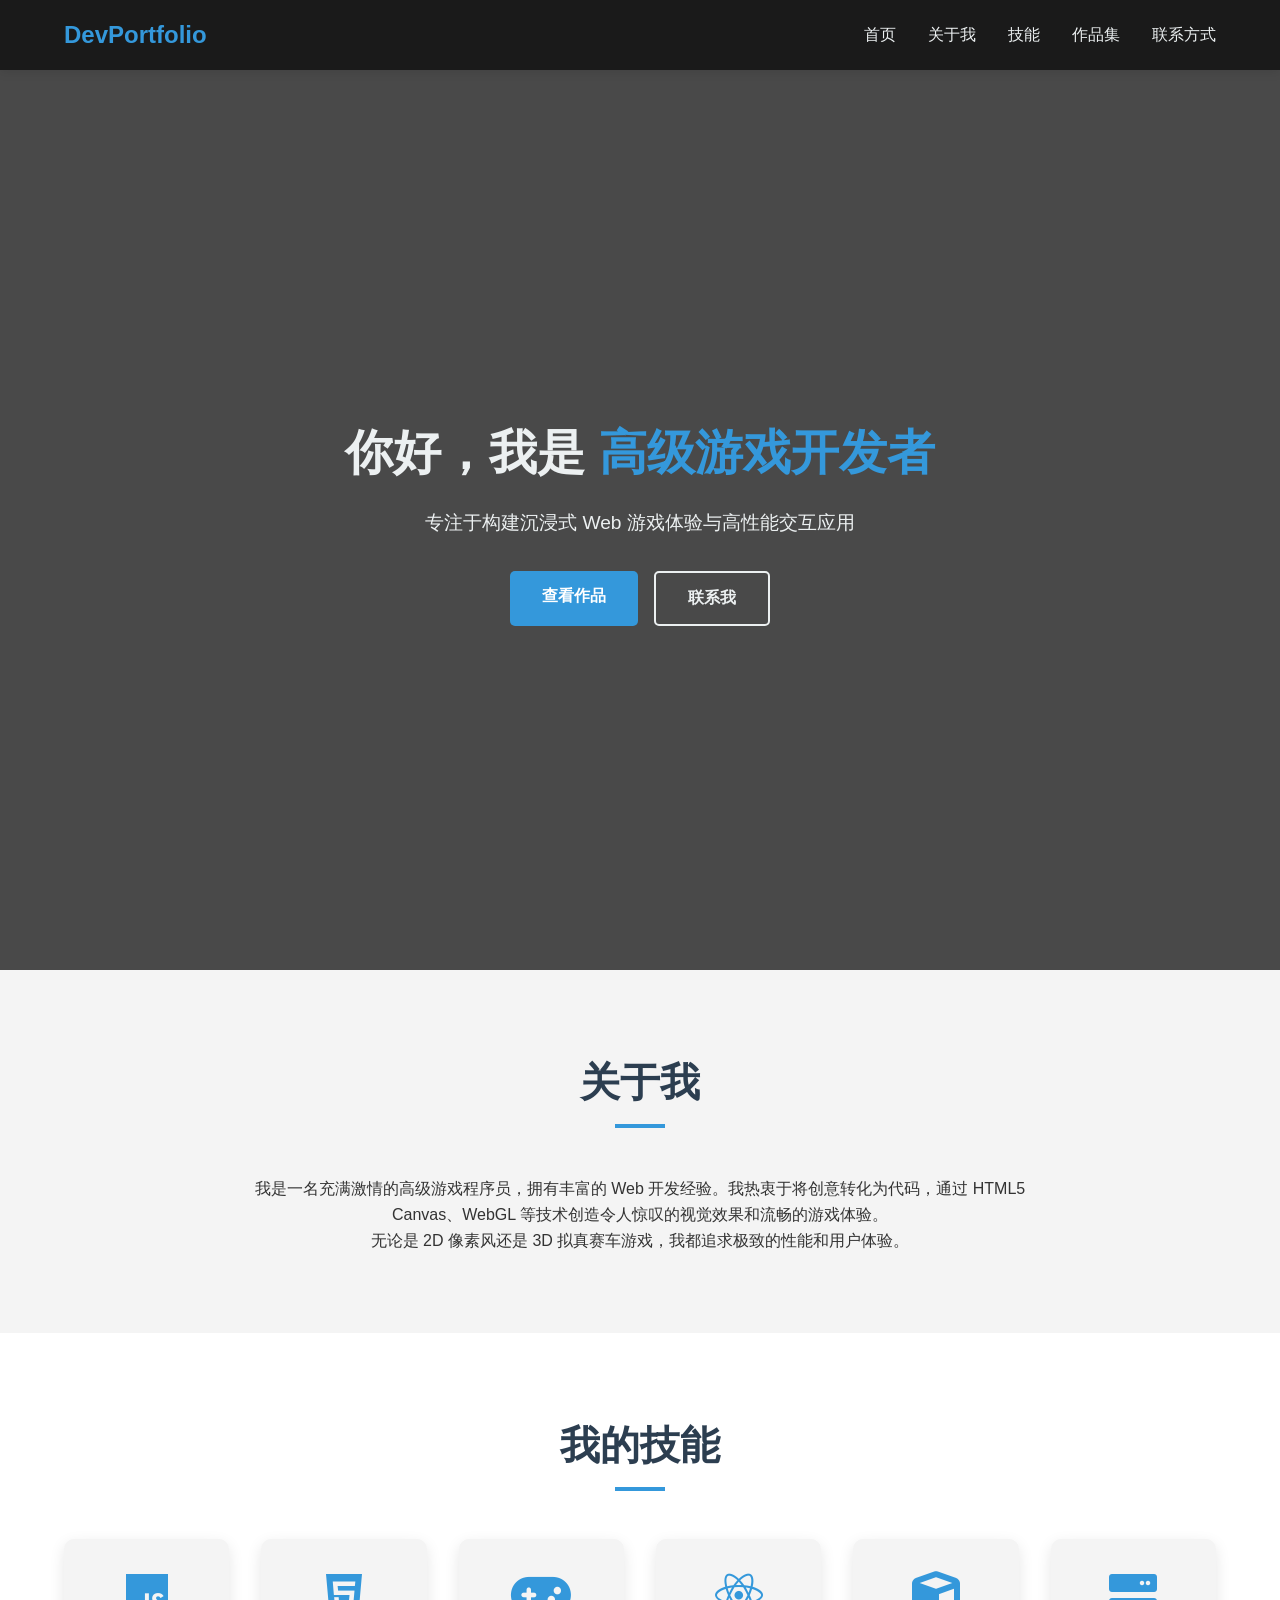
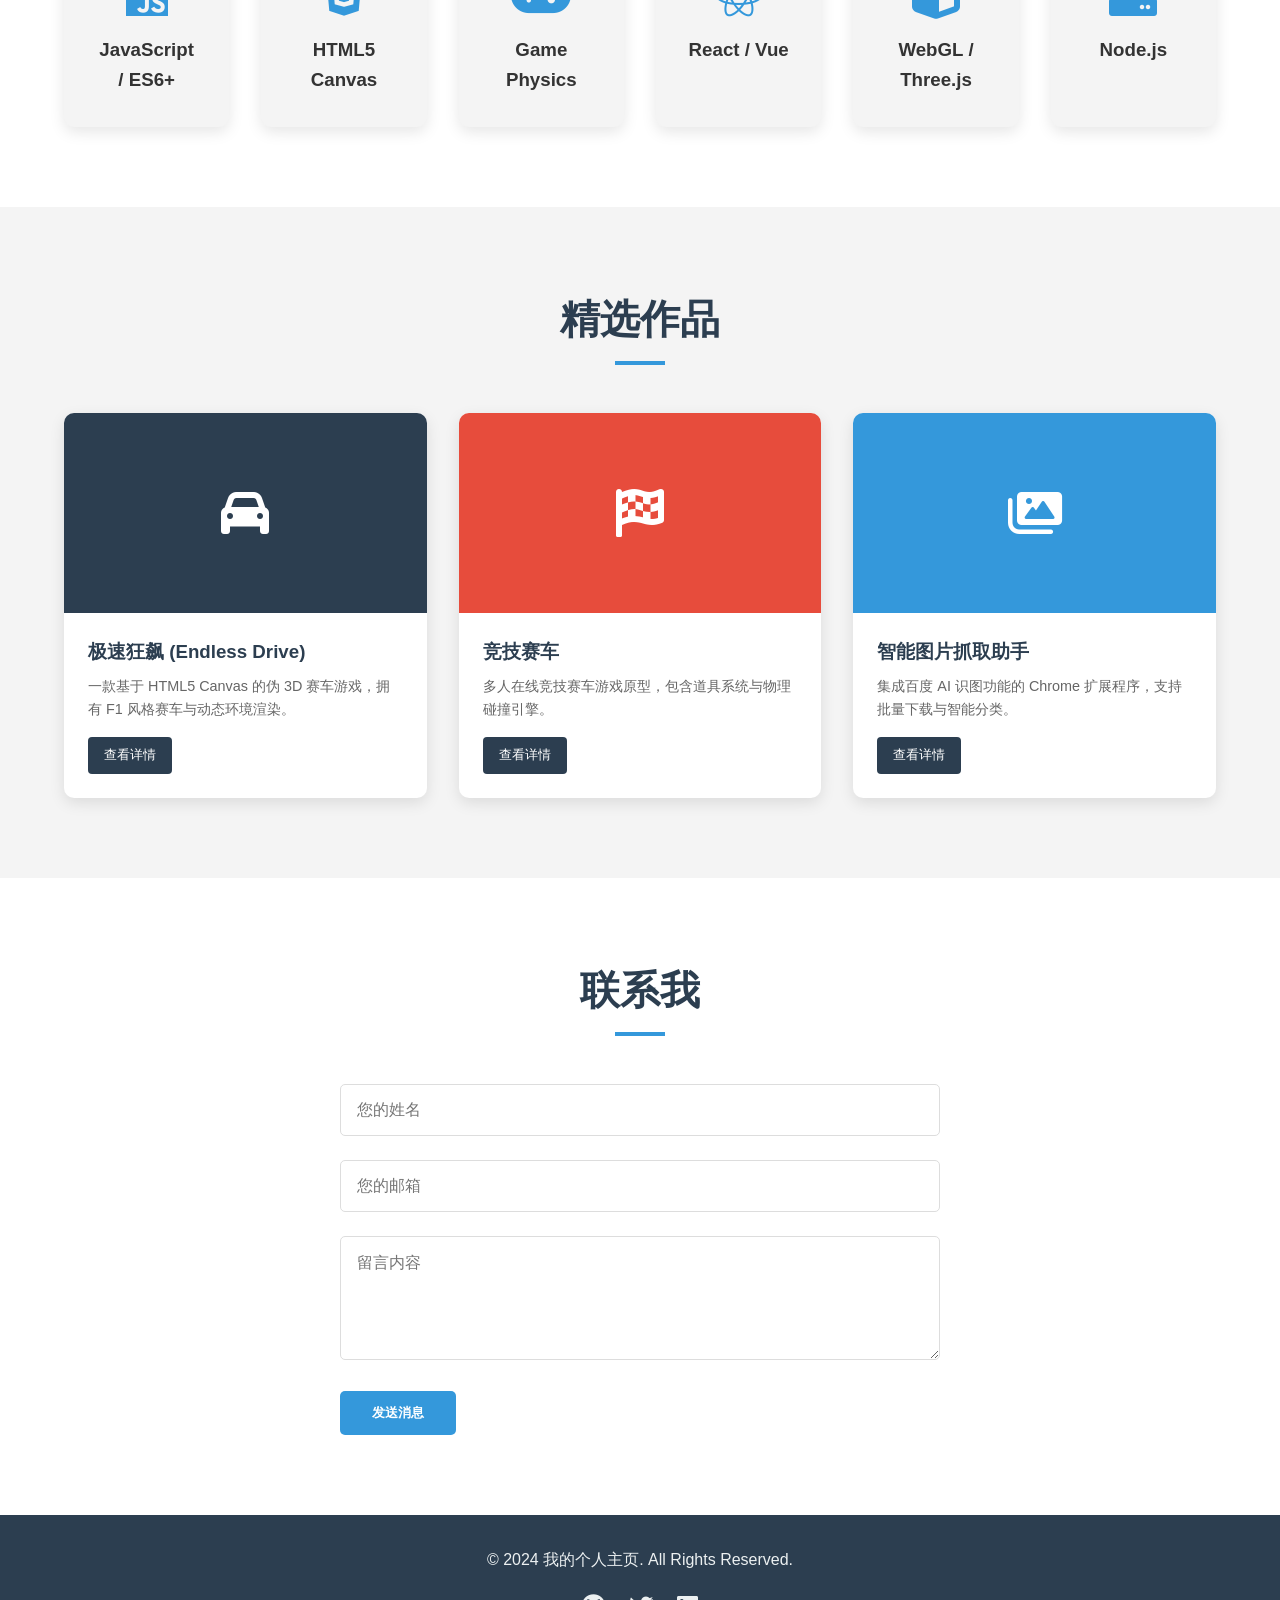
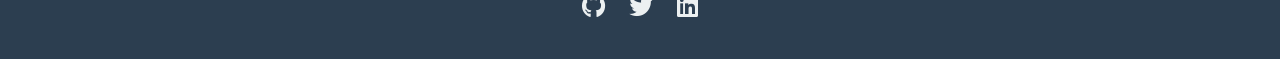
==== index.html @ 000f8a09 "Add files via upload 测试" ====
<!DOCTYPE html>
<html lang="zh-CN">
<head>
    <meta charset="UTF-8">
    <meta name="viewport" content="width=device-width, initial-scale=1.0">
    <title>我的个人主页 | 高级游戏开发者</title>
    <link rel="stylesheet" href="style.css">
    <link rel="stylesheet" href="https://cdnjs.cloudflare.com/ajax/libs/font-awesome/6.0.0/css/all.min.css">
</head>
<body>
    <!-- 导航栏 -->
    <nav class="navbar">
        <div class="logo">DevPortfolio</div>
        <ul class="nav-links">
            <li><a href="#home">首页</a></li>
            <li><a href="#about">关于我</a></li>
            <li><a href="#skills">技能</a></li>
            <li><a href="#portfolio">作品集</a></li>
            <li><a href="#contact">联系方式</a></li>
        </ul>
        <div class="hamburger">
            <i class="fas fa-bars"></i>
        </div>
    </nav>

    <!-- 首页 Hero 区域 -->
    <section id="home" class="hero">
        <div class="hero-content">
            <h1>你好，我是 <span class="highlight">高级游戏开发者</span></h1>
            <p>专注于构建沉浸式 Web 游戏体验与高性能交互应用</p>
            <div class="hero-buttons">
                <a href="#portfolio" class="btn primary">查看作品</a>
                <a href="#contact" class="btn secondary">联系我</a>
            </div>
        </div>
    </section>

    <!-- 关于我 -->
    <section id="about" class="section">
        <div class="container">
            <h2 class="section-title">关于我</h2>
            <div class="about-content">
                <div class="about-text">
                    <p>我是一名充满激情的高级游戏程序员，拥有丰富的 Web 开发经验。我热衷于将创意转化为代码，通过 HTML5 Canvas、WebGL 等技术创造令人惊叹的视觉效果和流畅的游戏体验。</p>
                    <p>无论是 2D 像素风还是 3D 拟真赛车游戏，我都追求极致的性能和用户体验。</p>
                </div>
            </div>
        </div>
    </section>

    <!-- 技能 -->
    <section id="skills" class="section bg-light">
        <div class="container">
            <h2 class="section-title">我的技能</h2>
            <div class="skills-grid">
                <div class="skill-card">
                    <i class="fab fa-js"></i>
                    <h3>JavaScript / ES6+</h3>
                </div>
                <div class="skill-card">
                    <i class="fab fa-html5"></i>
                    <h3>HTML5 Canvas</h3>
                </div>
                <div class="skill-card">
                    <i class="fas fa-gamepad"></i>
                    <h3>Game Physics</h3>
                </div>
                <div class="skill-card">
                    <i class="fab fa-react"></i>
                    <h3>React / Vue</h3>
                </div>
                <div class="skill-card">
                    <i class="fas fa-cube"></i>
                    <h3>WebGL / Three.js</h3>
                </div>
                <div class="skill-card">
                    <i class="fas fa-server"></i>
                    <h3>Node.js</h3>
                </div>
            </div>
        </div>
    </section>

    <!-- 作品集 -->
    <section id="portfolio" class="section">
        <div class="container">
            <h2 class="section-title">精选作品</h2>
            <div class="portfolio-grid">
                <!-- 项目 1 -->
                <div class="portfolio-item">
                    <div class="portfolio-image" style="background-color: #2c3e50;">
                        <i class="fas fa-car fa-3x" style="color: white;"></i>
                    </div>
                    <div class="portfolio-info">
                        <h3>极速狂飙 (Endless Drive)</h3>
                        <p>一款基于 HTML5 Canvas 的伪 3D 赛车游戏，拥有 F1 风格赛车与动态环境渲染。</p>
                        <a href="#" class="btn-sm">查看详情</a>
                    </div>
                </div>
                <!-- 项目 2 -->
                <div class="portfolio-item">
                    <div class="portfolio-image" style="background-color: #e74c3c;">
                        <i class="fas fa-flag-checkered fa-3x" style="color: white;"></i>
                    </div>
                    <div class="portfolio-info">
                        <h3>竞技赛车</h3>
                        <p>多人在线竞技赛车游戏原型，包含道具系统与物理碰撞引擎。</p>
                        <a href="#" class="btn-sm">查看详情</a>
                    </div>
                </div>
                <!-- 项目 3 -->
                <div class="portfolio-item">
                    <div class="portfolio-image" style="background-color: #3498db;">
                        <i class="fas fa-images fa-3x" style="color: white;"></i>
                    </div>
                    <div class="portfolio-info">
                        <h3>智能图片抓取助手</h3>
                        <p>集成百度 AI 识图功能的 Chrome 扩展程序，支持批量下载与智能分类。</p>
                        <a href="#" class="btn-sm">查看详情</a>
                    </div>
                </div>
            </div>
        </div>
    </section>

    <!-- 联系方式 -->
    <section id="contact" class="section bg-light">
        <div class="container">
            <h2 class="section-title">联系我</h2>
            <div class="contact-wrapper">
                <form id="contact-form">
                    <div class="form-group">
                        <input type="text" placeholder="您的姓名" required>
                    </div>
                    <div class="form-group">
                        <input type="email" placeholder="您的邮箱" required>
                    </div>
                    <div class="form-group">
                        <textarea placeholder="留言内容" rows="5" required></textarea>
                    </div>
                    <button type="submit" class="btn primary">发送消息</button>
                </form>
            </div>
        </div>
    </section>

    <!-- 页脚 -->
    <footer>
        <div class="container">
            <p>&copy; 2024 我的个人主页. All Rights Reserved.</p>
            <div class="social-links">
                <a href="#"><i class="fab fa-github"></i></a>
                <a href="#"><i class="fab fa-twitter"></i></a>
                <a href="#"><i class="fab fa-linkedin"></i></a>
            </div>
        </div>
    </footer>

    <script src="main.js"></script>
</body>
</html>
---- style.css ----
/* Reset & Global Styles */
* {
    margin: 0;
    padding: 0;
    box-sizing: border-box;
    font-family: 'Segoe UI', Tahoma, Geneva, Verdana, sans-serif;
}

:root {
    --primary-color: #3498db;
    --secondary-color: #2c3e50;
    --accent-color: #e74c3c;
    --bg-dark: #1a1a1a;
    --bg-light: #f4f4f4;
    --text-light: #ecf0f1;
    --text-dark: #333;
    --font-size-base: 16px;
}

body {
    background-color: var(--bg-light);
    color: var(--text-dark);
    line-height: 1.6;
    overflow-x: hidden;
}

a {
    text-decoration: none;
    color: inherit;
    transition: color 0.3s ease;
}

ul {
    list-style: none;
}

/* Navbar */
.navbar {
    display: flex;
    justify-content: space-between;
    align-items: center;
    padding: 1rem 5%;
    background-color: var(--bg-dark);
    color: var(--text-light);
    position: sticky;
    top: 0;
    z-index: 1000;
    box-shadow: 0 2px 10px rgba(0,0,0,0.1);
}

.logo {
    font-size: 1.5rem;
    font-weight: bold;
    color: var(--primary-color);
}

.nav-links {
    display: flex;
    gap: 2rem;
}

.nav-links li a:hover {
    color: var(--primary-color);
}

.hamburger {
    display: none;
    font-size: 1.5rem;
    cursor: pointer;
}

/* Hero Section */
.hero {
    height: 100vh;
    background: linear-gradient(rgba(0,0,0,0.7), rgba(0,0,0,0.7)), url('https://source.unsplash.com/random/1920x1080/?technology,code');
    background-size: cover;
    background-position: center;
    display: flex;
    justify-content: center;
    align-items: center;
    text-align: center;
    color: var(--text-light);
}

.hero-content h1 {
    font-size: 3rem;
    margin-bottom: 1rem;
}

.highlight {
    color: var(--primary-color);
}

.hero-content p {
    font-size: 1.2rem;
    margin-bottom: 2rem;
    max-width: 600px;
    margin-left: auto;
    margin-right: auto;
}

.hero-buttons {
    display: flex;
    gap: 1rem;
    justify-content: center;
}

.btn {
    padding: 0.8rem 2rem;
    border-radius: 5px;
    font-weight: bold;
    cursor: pointer;
    transition: transform 0.3s ease, background-color 0.3s ease;
}

.btn:hover {
    transform: translateY(-3px);
}

.btn.primary {
    background-color: var(--primary-color);
    color: white;
    border: none;
}

.btn.primary:hover {
    background-color: #2980b9;
}

.btn.secondary {
    background-color: transparent;
    border: 2px solid var(--text-light);
    color: var(--text-light);
}

.btn.secondary:hover {
    background-color: var(--text-light);
    color: var(--text-dark);
}

/* Sections General */
.section {
    padding: 5rem 5%;
}

.bg-light {
    background-color: #fff;
}

.container {
    max-width: 1200px;
    margin: 0 auto;
}

.section-title {
    text-align: center;
    font-size: 2.5rem;
    margin-bottom: 3rem;
    color: var(--secondary-color);
    position: relative;
}

.section-title::after {
    content: '';
    display: block;
    width: 50px;
    height: 4px;
    background-color: var(--primary-color);
    margin: 10px auto 0;
}

/* About Section */
.about-content {
    text-align: center;
    max-width: 800px;
    margin: 0 auto;
}

/* Skills Section */
.skills-grid {
    display: grid;
    grid-template-columns: repeat(auto-fit, minmax(150px, 1fr));
    gap: 2rem;
    text-align: center;
}

.skill-card {
    background: var(--bg-light);
    padding: 2rem;
    border-radius: 10px;
    box-shadow: 0 5px 15px rgba(0,0,0,0.1);
    transition: transform 0.3s ease;
}

.skill-card:hover {
    transform: translateY(-10px);
}

.skill-card i {
    font-size: 3rem;
    color: var(--primary-color);
    margin-bottom: 1rem;
}

/* Portfolio Section */
.portfolio-grid {
    display: grid;
    grid-template-columns: repeat(auto-fit, minmax(300px, 1fr));
    gap: 2rem;
}

.portfolio-item {
    background: white;
    border-radius: 10px;
    overflow: hidden;
    box-shadow: 0 5px 15px rgba(0,0,0,0.1);
    transition: transform 0.3s ease;
}

.portfolio-item:hover {
    transform: translateY(-5px);
}

.portfolio-image {
    height: 200px;
    display: flex;
    justify-content: center;
    align-items: center;
}

.portfolio-info {
    padding: 1.5rem;
}

.portfolio-info h3 {
    margin-bottom: 0.5rem;
    color: var(--secondary-color);
}

.portfolio-info p {
    color: #666;
    margin-bottom: 1rem;
    font-size: 0.9rem;
}

.btn-sm {
    display: inline-block;
    padding: 0.5rem 1rem;
    background-color: var(--secondary-color);
    color: white;
    border-radius: 4px;
    font-size: 0.8rem;
}

.btn-sm:hover {
    background-color: var(--primary-color);
}

/* Contact Section */
.contact-wrapper {
    max-width: 600px;
    margin: 0 auto;
}

.form-group {
    margin-bottom: 1.5rem;
}

.form-group input,
.form-group textarea {
    width: 100%;
    padding: 1rem;
    border: 1px solid #ddd;
    border-radius: 5px;
    font-size: 1rem;
}

.form-group textarea {
    resize: vertical;
}

/* Footer */
footer {
    background-color: var(--secondary-color);
    color: var(--text-light);
    padding: 2rem 5%;
    text-align: center;
}

.social-links {
    margin-top: 1rem;
    display: flex;
    justify-content: center;
    gap: 1.5rem;
}

.social-links a {
    font-size: 1.5rem;
    color: var(--text-light);
}

.social-links a:hover {
    color: var(--primary-color);
}

/* Responsive */
@media (max-width: 768px) {
    .nav-links {
        display: none;
        flex-direction: column;
        position: absolute;
        top: 60px;
        right: 0;
        background-color: var(--bg-dark);
        width: 100%;
        text-align: center;
        padding: 1rem 0;
    }

    .nav-links.active {
        display: flex;
    }

    .hamburger {
        display: block;
    }

    .hero-content h1 {
        font-size: 2rem;
    }
}
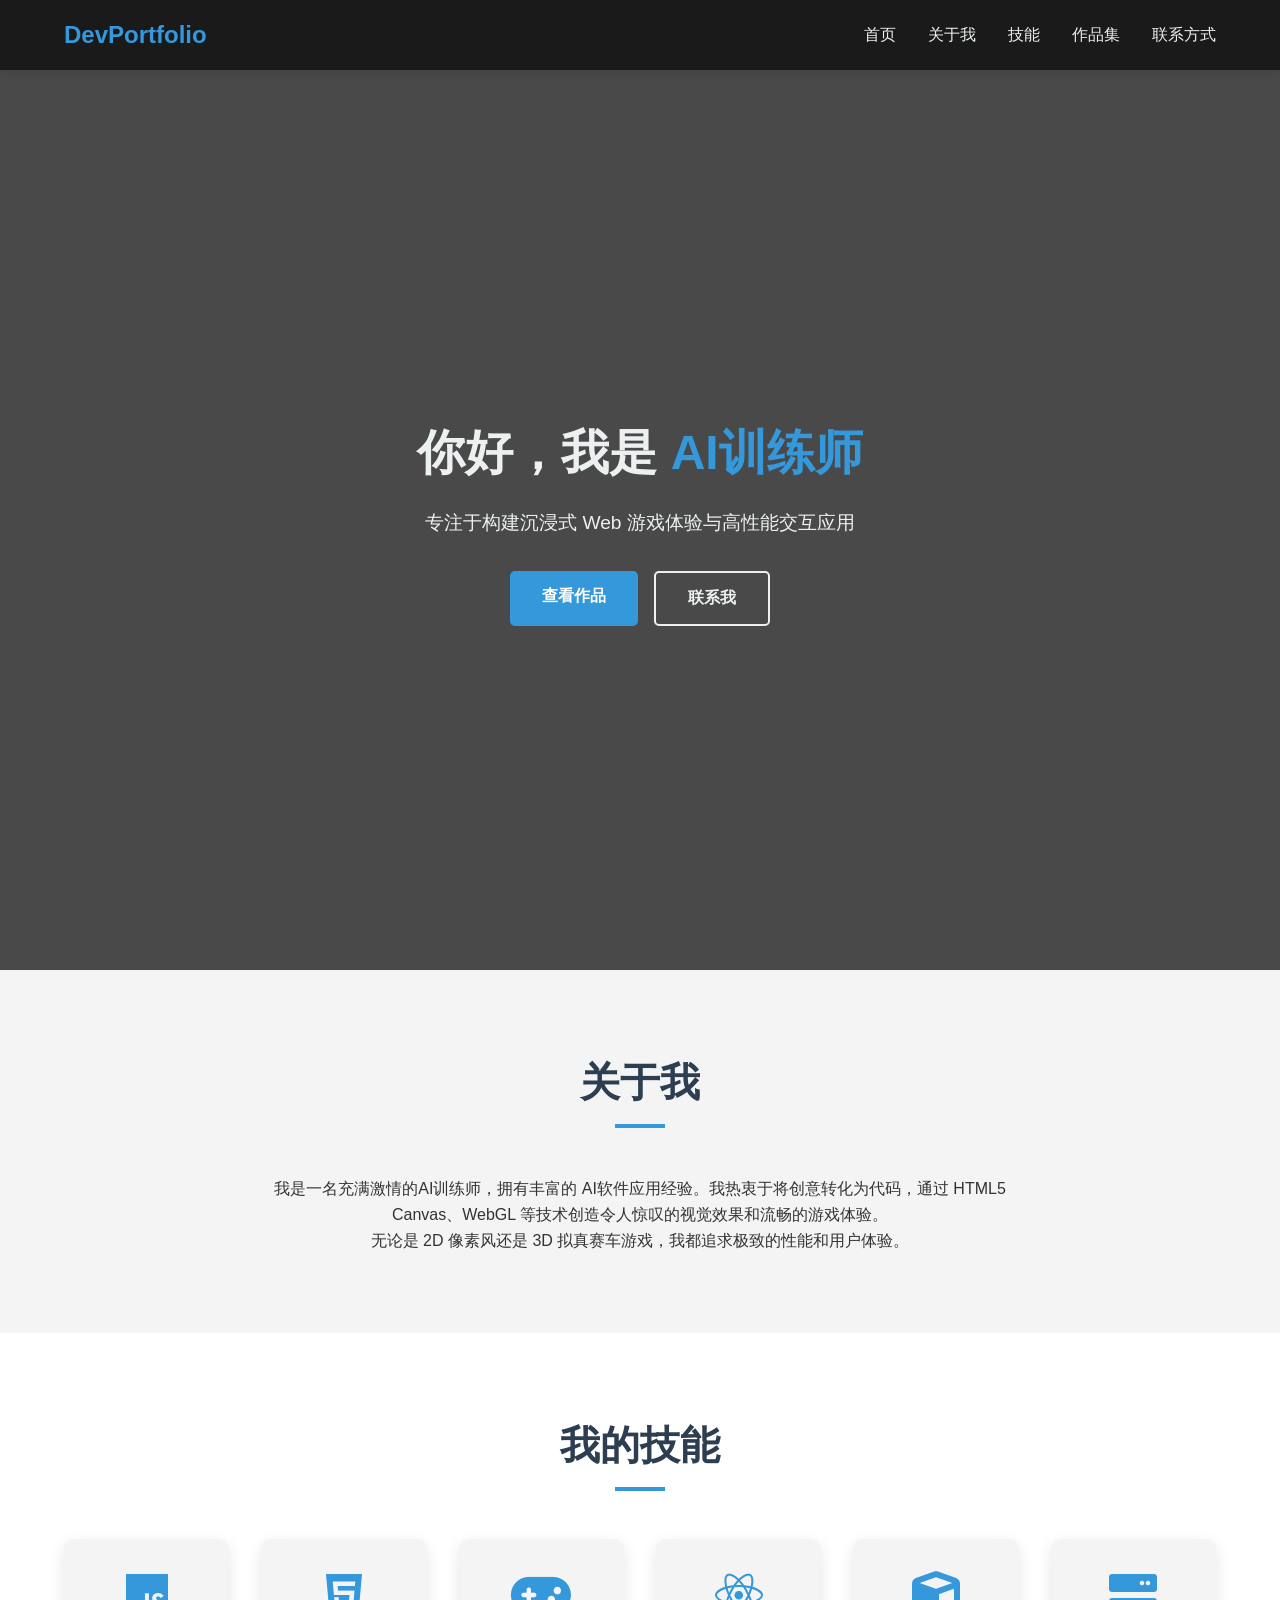
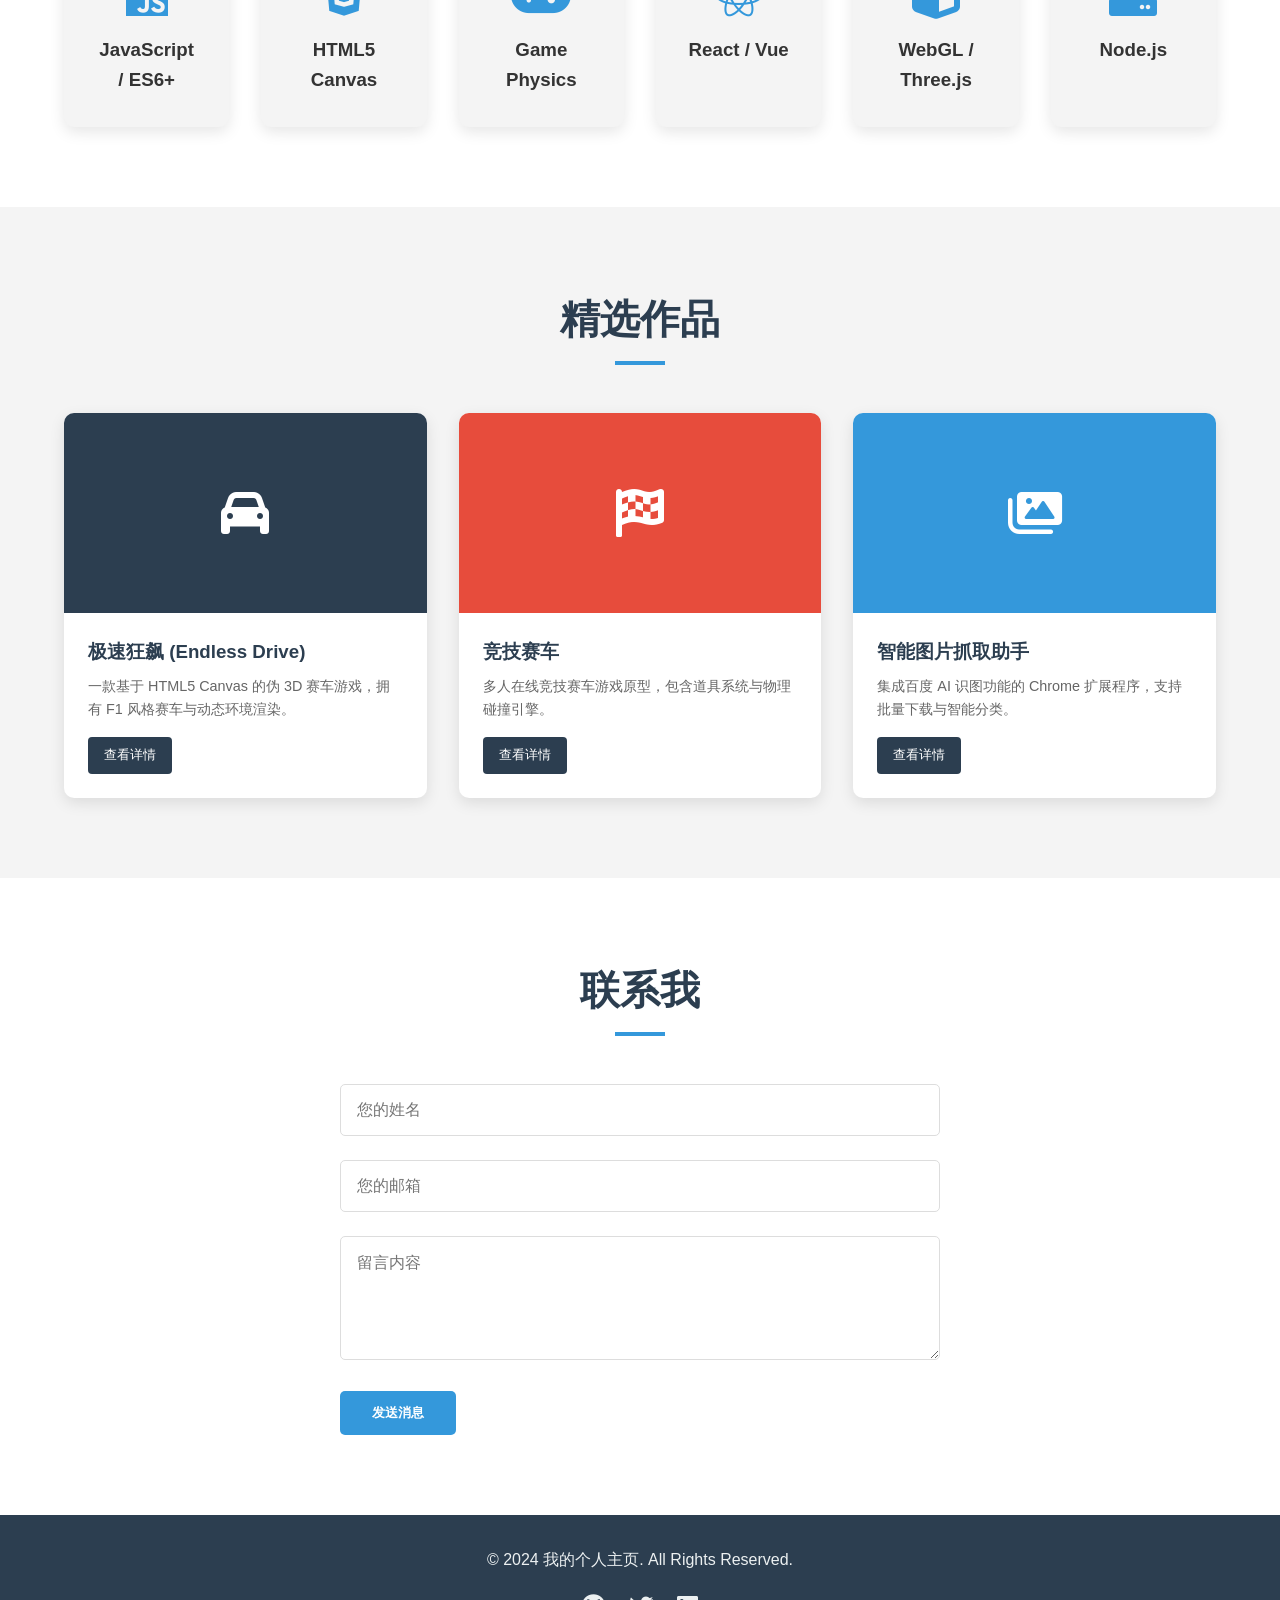
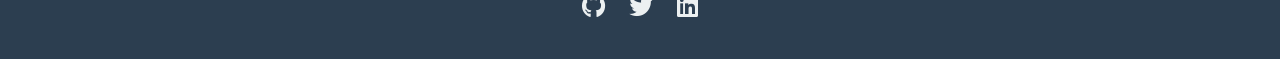
==== commit d2fe3ee4: "Add files via upload" ====
--- a/index.html
+++ b/index.html
@@ -3,7 +3,7 @@
 <head>
     <meta charset="UTF-8">
     <meta name="viewport" content="width=device-width, initial-scale=1.0">
-    <title>我的个人主页 | 高级游戏开发者</title>
+    <title>我的个人主页 | AI训练师</title>
     <link rel="stylesheet" href="style.css">
     <link rel="stylesheet" href="https://cdnjs.cloudflare.com/ajax/libs/font-awesome/6.0.0/css/all.min.css">
 </head>
@@ -26,7 +26,7 @@
     <!-- 首页 Hero 区域 -->
     <section id="home" class="hero">
         <div class="hero-content">
-            <h1>你好，我是 <span class="highlight">高级游戏开发者</span></h1>
+            <h1>你好，我是 <span class="highlight">AI训练师</span></h1>
             <p>专注于构建沉浸式 Web 游戏体验与高性能交互应用</p>
             <div class="hero-buttons">
                 <a href="#portfolio" class="btn primary">查看作品</a>
@@ -41,7 +41,7 @@
             <h2 class="section-title">关于我</h2>
             <div class="about-content">
                 <div class="about-text">
-                    <p>我是一名充满激情的高级游戏程序员，拥有丰富的 Web 开发经验。我热衷于将创意转化为代码，通过 HTML5 Canvas、WebGL 等技术创造令人惊叹的视觉效果和流畅的游戏体验。</p>
+                    <p>我是一名充满激情的AI训练师，拥有丰富的 AI软件应用经验。我热衷于将创意转化为代码，通过 HTML5 Canvas、WebGL 等技术创造令人惊叹的视觉效果和流畅的游戏体验。</p>
                     <p>无论是 2D 像素风还是 3D 拟真赛车游戏，我都追求极致的性能和用户体验。</p>
                 </div>
             </div>
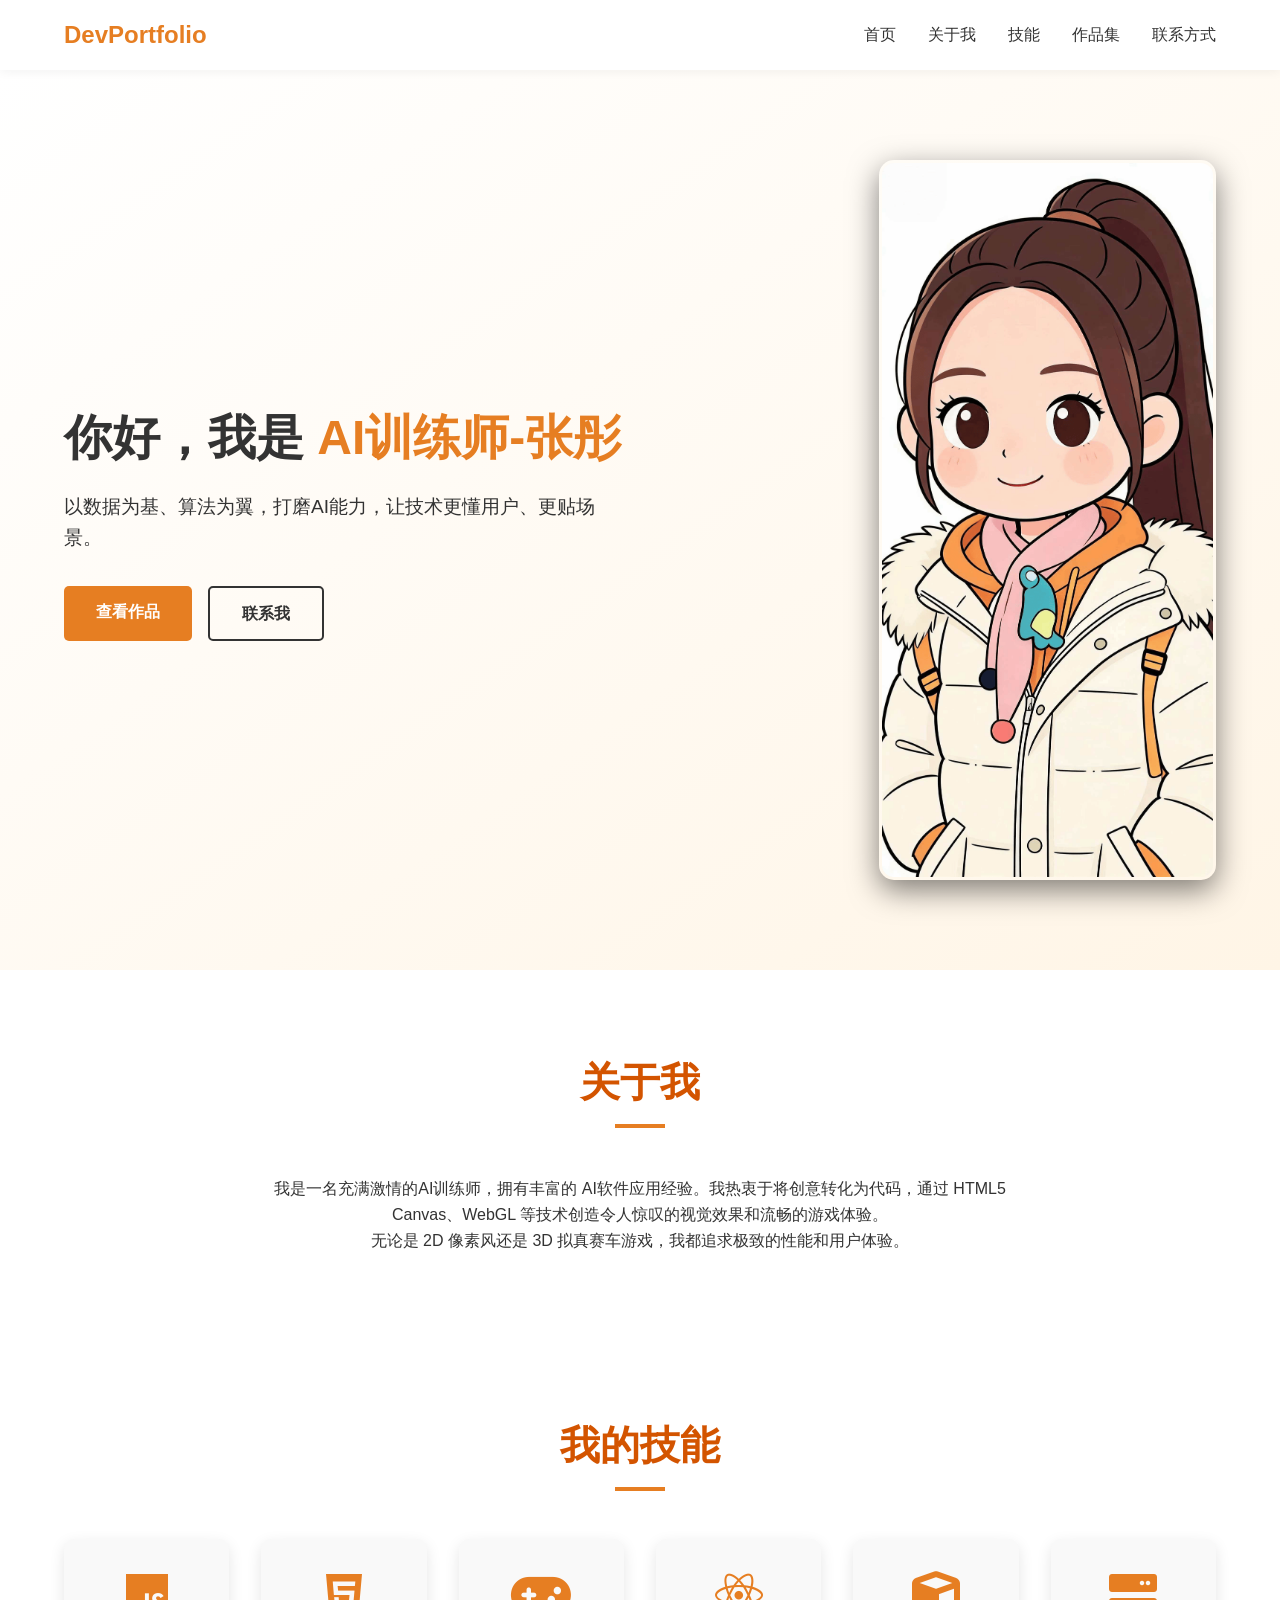
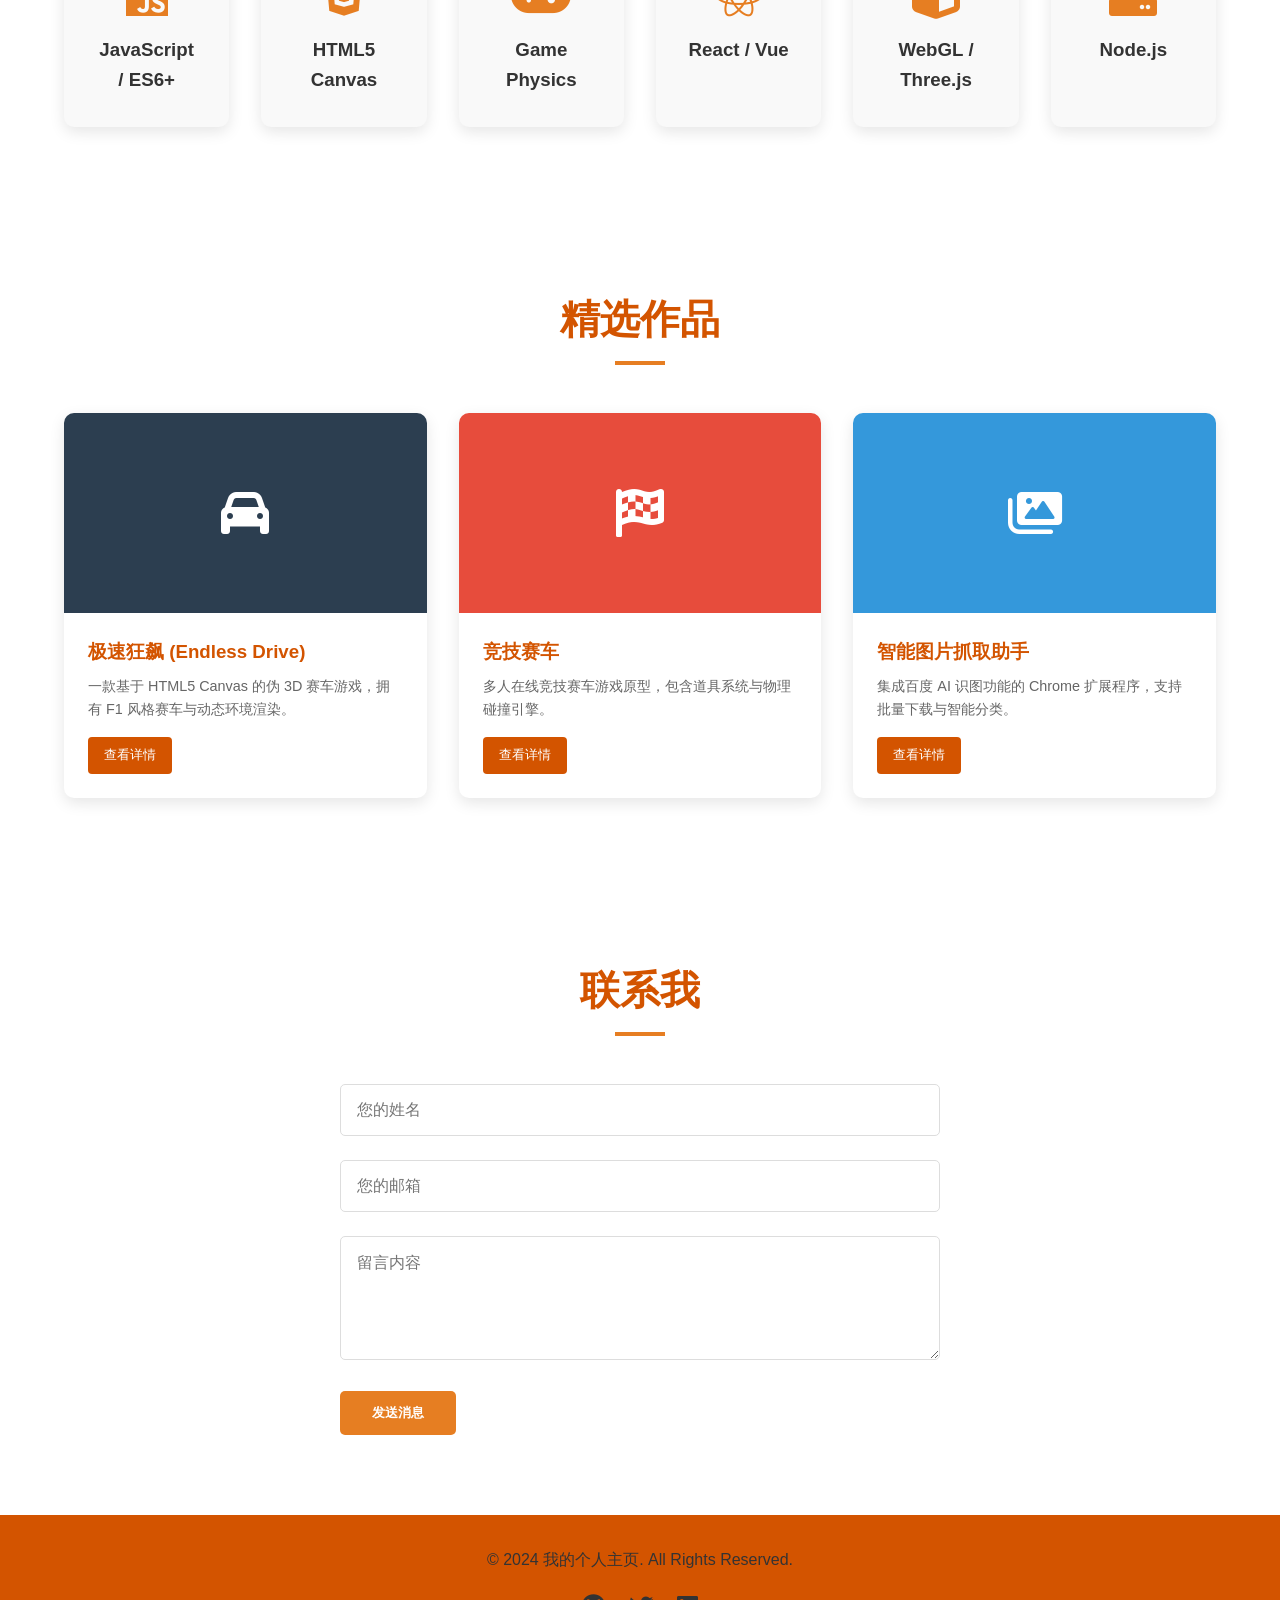
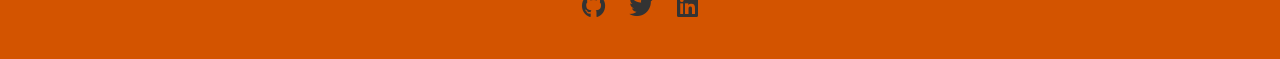
==== commit 67cc42b7: "Add files via upload" ====
--- a/index.html
+++ b/index.html
@@ -25,12 +25,17 @@
 
     <!-- 首页 Hero 区域 -->
     <section id="home" class="hero">
-        <div class="hero-content">
-            <h1>你好，我是 <span class="highlight">AI训练师</span></h1>
-            <p>专注于构建沉浸式 Web 游戏体验与高性能交互应用</p>
-            <div class="hero-buttons">
-                <a href="#portfolio" class="btn primary">查看作品</a>
-                <a href="#contact" class="btn secondary">联系我</a>
+        <div class="hero-container">
+            <div class="hero-content">
+                <h1>你好，我是 <span class="highlight">AI训练师-张彤</span></h1>
+                <p>以数据为基、算法为翼，打磨AI能力，让技术更懂用户、更贴场景。</p>
+                <div class="hero-buttons">
+                    <a href="#portfolio" class="btn primary">查看作品</a>
+                    <a href="#contact" class="btn secondary">联系我</a>
+                </div>
+            </div>
+            <div class="hero-image">
+                <img src="images/hero-bg.gif" alt="AI Dynamic Visual">
             </div>
         </div>
     </section>
--- a/style.css
+++ b/style.css
@@ -7,19 +7,19 @@
 }
 
 :root {
-    --primary-color: #3498db;
-    --secondary-color: #2c3e50;
-    --accent-color: #e74c3c;
-    --bg-dark: #1a1a1a;
-    --bg-light: #f4f4f4;
-    --text-light: #ecf0f1;
-    --text-dark: #333;
+    --primary-color: #e67e22; /* 橙色 */
+    --secondary-color: #d35400; /* 深橙色，用于 hover 或强调 */
+    --accent-color: #2c3e50; /* 深色辅助，用于深色背景块 */
+    --bg-dark: #ffffff; /* 导航栏背景改为白色 */
+    --bg-light: #f9f9f9; /* 浅灰背景 */
+    --text-light: #333333; /* 浅色背景上的深色文字 */
+    --text-dark: #ffffff; /* 深色背景上的浅色文字 */
     --font-size-base: 16px;
 }
 
 body {
-    background-color: var(--bg-light);
-    color: var(--text-dark);
+    background-color: #ffffff; /* 整体背景改为白色 */
+    color: var(--text-light);
     line-height: 1.6;
     overflow-x: hidden;
 }
@@ -40,12 +40,12 @@
     justify-content: space-between;
     align-items: center;
     padding: 1rem 5%;
-    background-color: var(--bg-dark);
-    color: var(--text-light);
+    background-color: #ffffff; /* 导航栏白色 */
+    color: var(--text-light); /* 导航栏文字深色 */
     position: sticky;
     top: 0;
     z-index: 1000;
-    box-shadow: 0 2px 10px rgba(0,0,0,0.1);
+    box-shadow: 0 2px 10px rgba(0,0,0,0.05); /* 阴影变淡 */
 }
 
 .logo {
@@ -72,14 +72,60 @@
 /* Hero Section */
 .hero {
     height: 100vh;
-    background: linear-gradient(rgba(0,0,0,0.7), rgba(0,0,0,0.7)), url('https://source.unsplash.com/random/1920x1080/?technology,code');
-    background-size: cover;
-    background-position: center;
+    /* 移除深色遮罩，背景改为纯白或极淡的橙色渐变 */
+    background: linear-gradient(to bottom right, #ffffff, #fff5e6); 
+    /* background-size: cover; */ /* 不再需要背景图 */
+    /* background-position: center; */
     display: flex;
     justify-content: center;
     align-items: center;
-    text-align: center;
-    color: var(--text-light);
+    color: var(--text-light); /* 文字改为深色 */
+    padding: 0 5%; 
+}
+
+.hero-container {
+    display: flex;
+    align-items: center; /* 垂直居中对齐 */
+    justify-content: space-between;
+    max-width: 1200px;
+    width: 100%;
+    gap: 2rem;
+    height: 100%; /* 确保容器高度占满 */
+}
+
+.hero-content {
+    flex: 1;
+    text-align: left;
+    /* 确保内容垂直居中 */
+    display: flex;
+    flex-direction: column;
+    justify-content: center;
+}
+
+.hero-image {
+    flex: 1;
+    display: flex;
+    justify-content: flex-end; /* 图片靠右 */
+    align-items: center;
+    height: 100%; /* 确保高度一致 */
+}
+
+.hero-image img {
+    max-width: 100%;
+    max-height: 80vh; /* 限制最大高度，防止溢出 */
+    width: auto;
+    object-fit: contain; /* 保持比例 */
+    border-radius: 15px;
+    box-shadow: 0 10px 30px rgba(0,0,0,0.5);
+    border: 3px solid rgba(255, 255, 255, 0.1);
+    /* 移除浮动动画，保持对齐稳定 */
+    /* animation: float 6s ease-in-out infinite; */
+}
+
+@keyframes float {
+    0% { transform: translateY(0px); }
+    50% { transform: translateY(-20px); }
+    100% { transform: translateY(0px); }
 }
 
 .hero-content h1 {
@@ -95,14 +141,35 @@
     font-size: 1.2rem;
     margin-bottom: 2rem;
     max-width: 600px;
-    margin-left: auto;
-    margin-right: auto;
+    /* margin-left: auto;  移除居中 */
+    /* margin-right: auto; 移除居中 */
 }
 
 .hero-buttons {
     display: flex;
     gap: 1rem;
-    justify-content: center;
+    justify-content: flex-start; /* 按钮靠左 */
+}
+
+/* Responsive for Hero */
+@media (max-width: 768px) {
+    .hero-container {
+        flex-direction: column-reverse; /* 手机端图片在上面或下面 */
+        text-align: center;
+    }
+    
+    .hero-content {
+        text-align: center;
+    }
+    
+    .hero-buttons {
+        justify-content: center;
+    }
+
+    .hero-image img {
+        max-width: 80%; /* 手机端图片稍微小一点 */
+        margin-bottom: 20px;
+    }
 }
 
 .btn {
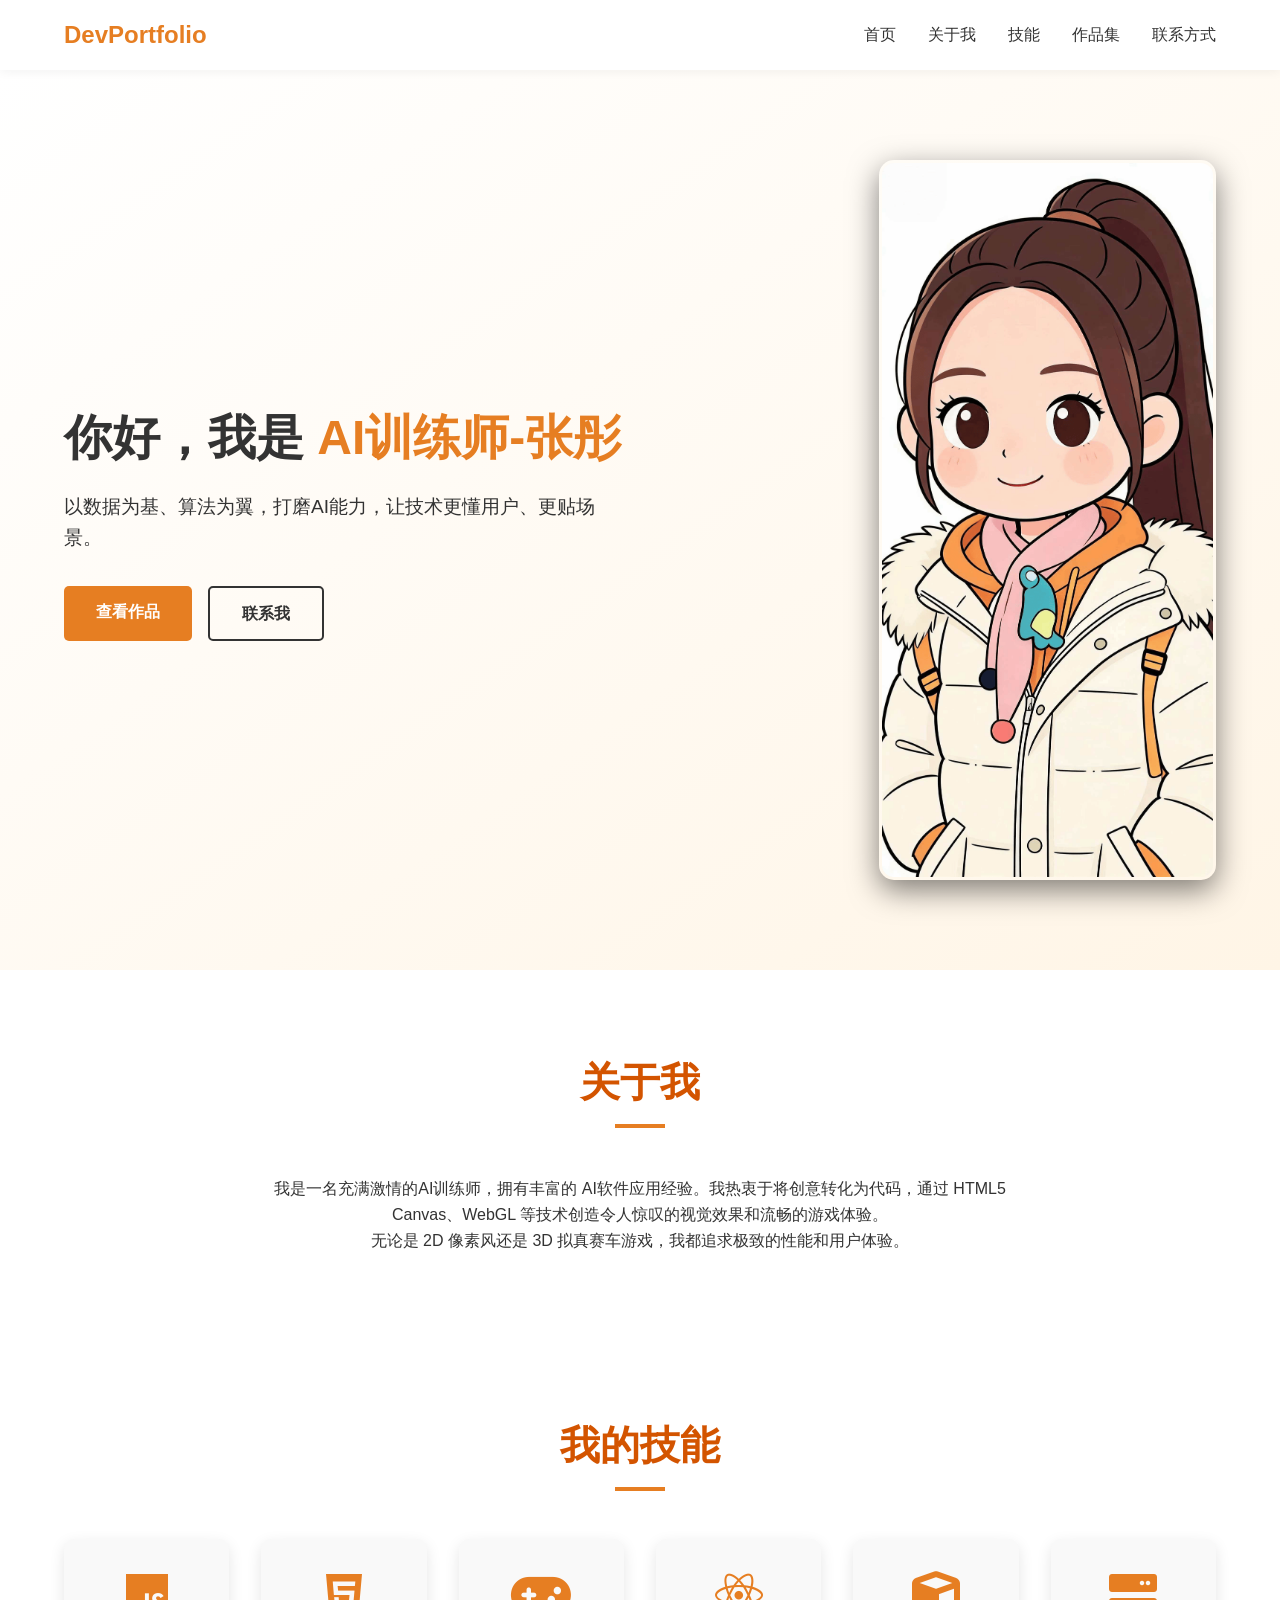
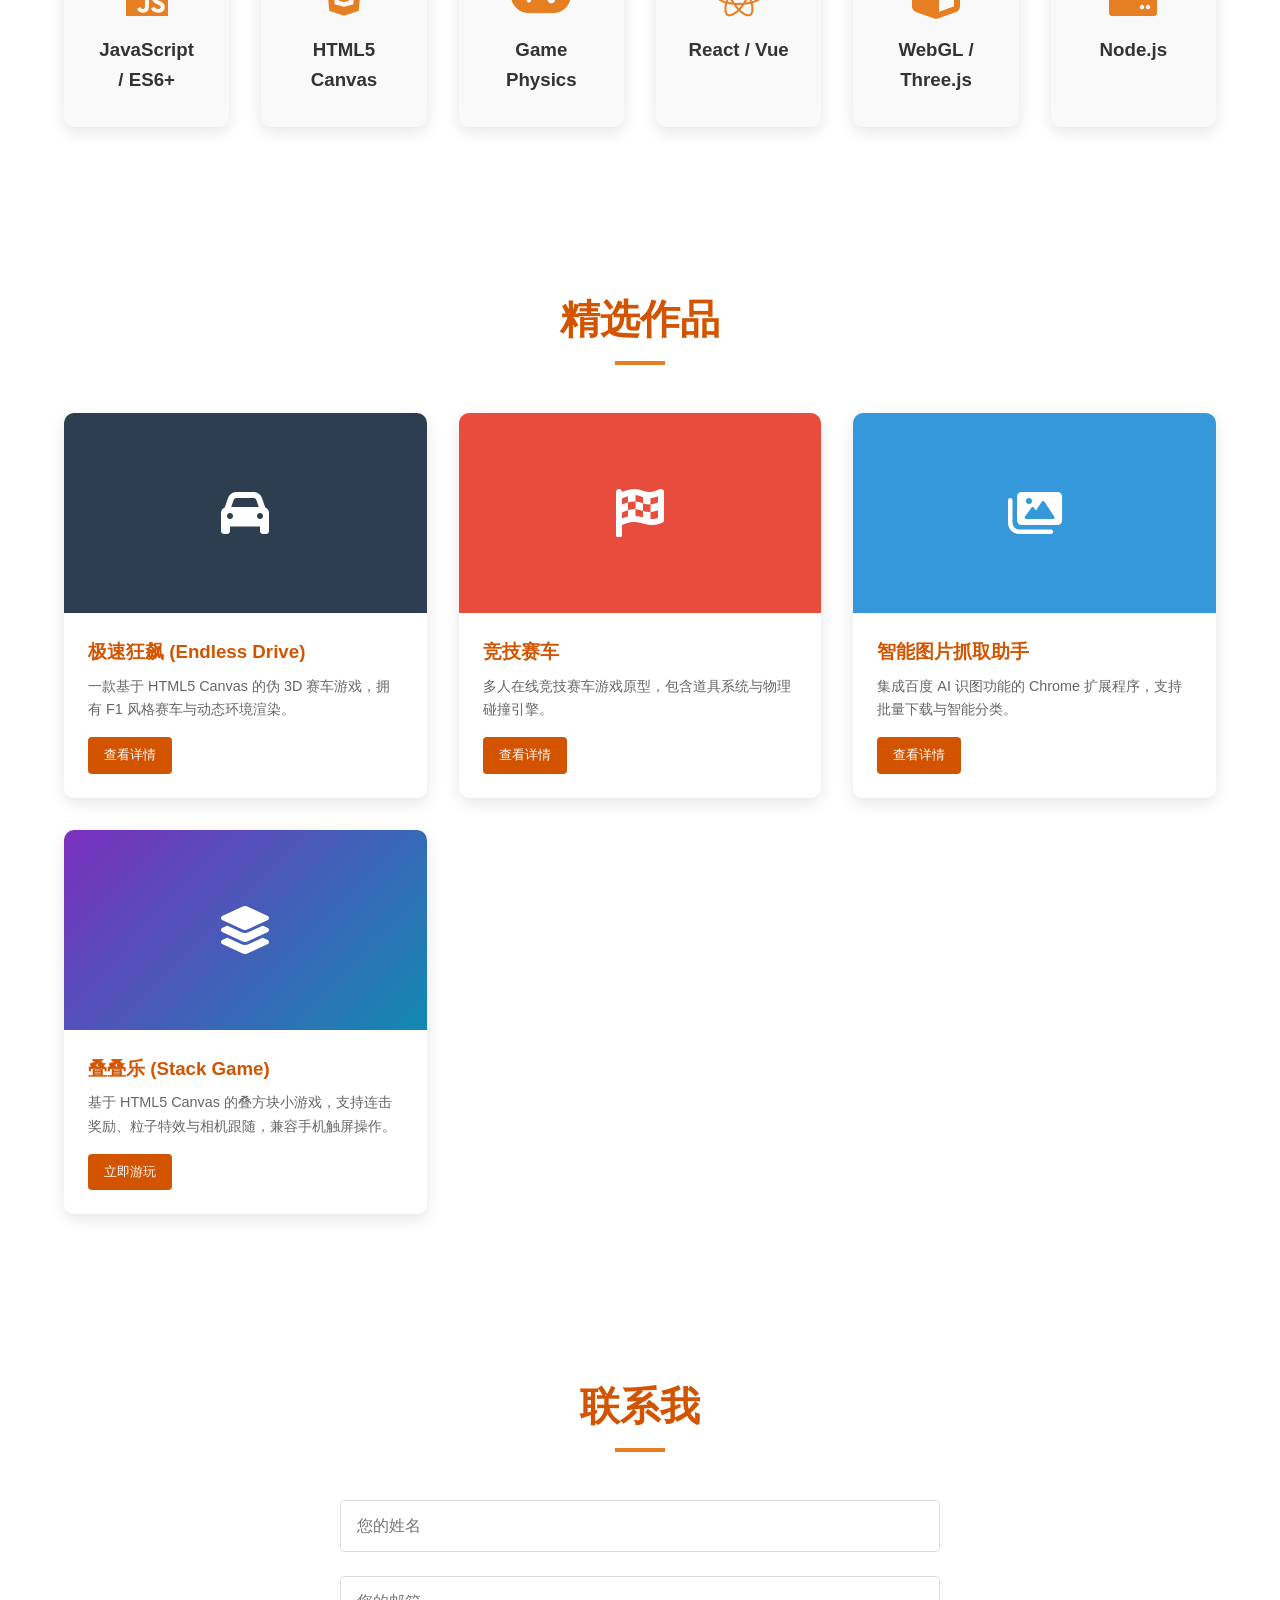
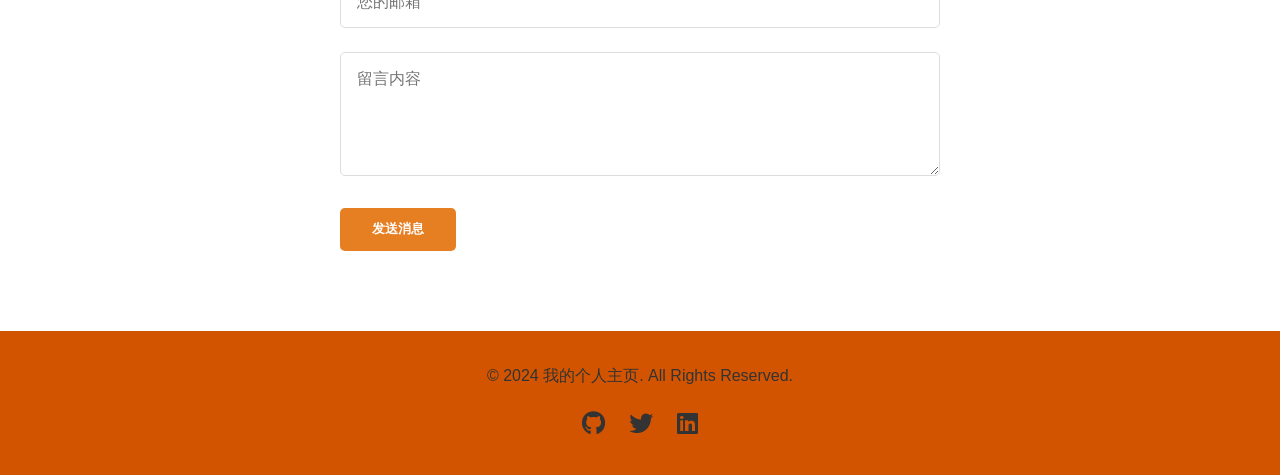
==== commit 2c083b01: "Add portfolio item for Stack Game" ====
--- a/index.html
+++ b/index.html
@@ -124,6 +124,17 @@
                         <a href="#" class="btn-sm">查看详情</a>
                     </div>
                 </div>
+                <!-- 项目 4：叠叠乐 -->
+                <div class="portfolio-item">
+                    <div class="portfolio-image" style="background: linear-gradient(135deg, #7B2FBE, #118AB2);">
+                        <i class="fas fa-layer-group fa-3x" style="color: white;"></i>
+                    </div>
+                    <div class="portfolio-info">
+                        <h3>叠叠乐 (Stack Game)</h3>
+                        <p>基于 HTML5 Canvas 的叠方块小游戏，支持连击奖励、粒子特效与相机跟随，兼容手机触屏操作。</p>
+                        <a href="game.html" class="btn-sm">立即游玩</a>
+                    </div>
+                </div>
             </div>
         </div>
     </section>
@@ -163,4 +174,4 @@
 
     <script src="main.js"></script>
 </body>
-</html>+</html>
